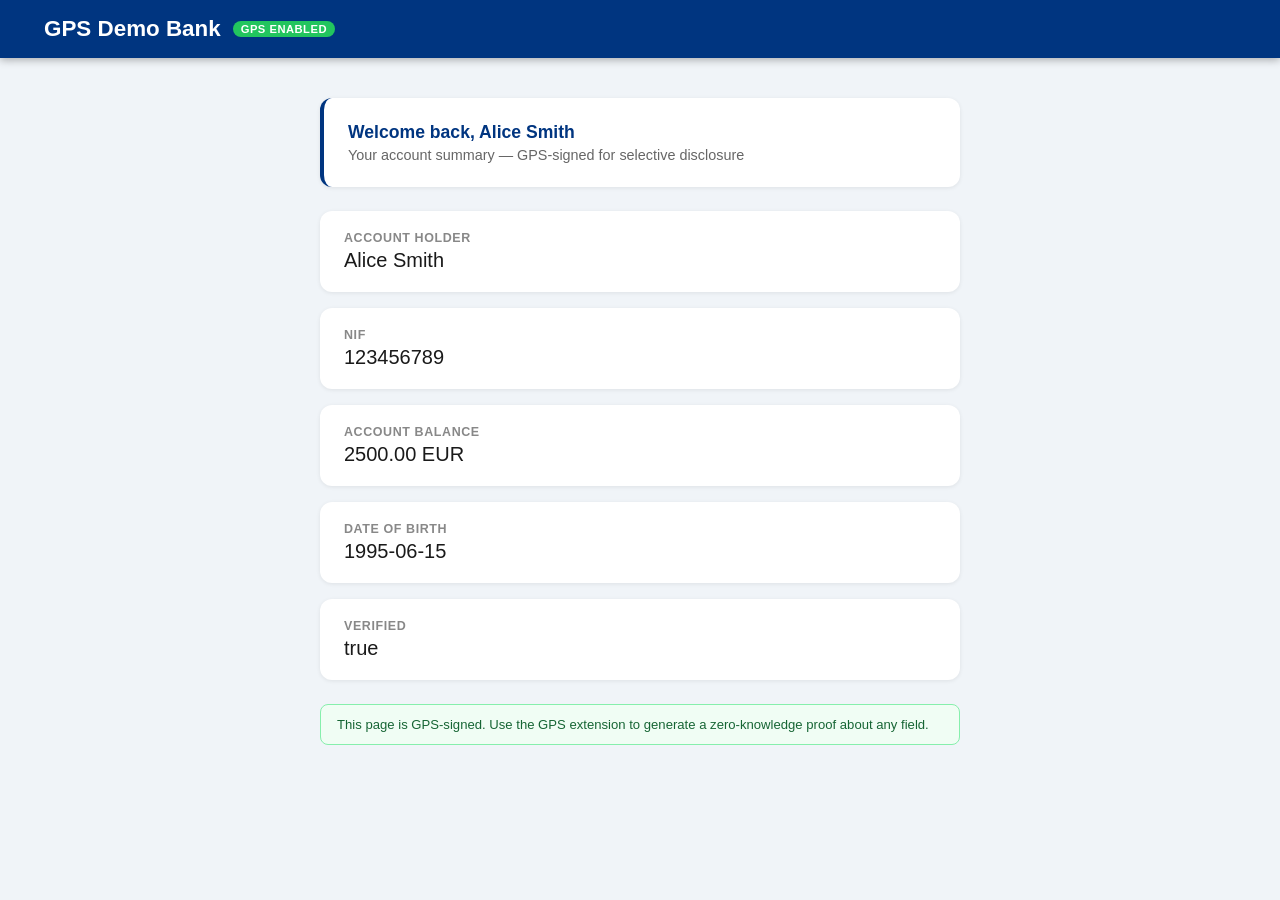
==== gps-server/html/index.html @ 6f9e5afe "GPS: RFC 9421 web proofs in a RISC Zero zkVM" ====
<!DOCTYPE html>
<html lang="en">
<head>
<meta charset="UTF-8">
<meta name="viewport" content="width=device-width, initial-scale=1.0">
<title>GPS Demo Bank — Secure Portal</title>
<style>
  * { box-sizing: border-box; margin: 0; padding: 0; }
  body {
    font-family: -apple-system, BlinkMacSystemFont, 'Segoe UI', sans-serif;
    background: #f0f4f8;
    min-height: 100vh;
    display: flex;
    flex-direction: column;
  }
  header {
    background: #003580;
    color: white;
    padding: 16px 32px;
    display: flex;
    align-items: center;
    gap: 12px;
    box-shadow: 0 2px 8px rgba(0,0,0,0.3);
  }
  header h1 { font-size: 1.4em; font-weight: 600; }
  header .badge {
    background: #22c55e;
    color: white;
    font-size: 0.7em;
    padding: 2px 8px;
    border-radius: 12px;
    font-weight: 600;
    letter-spacing: 0.5px;
  }
  main {
    max-width: 680px;
    margin: 40px auto;
    padding: 0 20px;
    width: 100%;
  }
  .welcome {
    background: white;
    border-radius: 12px;
    padding: 24px;
    margin-bottom: 24px;
    border-left: 4px solid #003580;
    box-shadow: 0 1px 4px rgba(0,0,0,0.08);
  }
  .welcome h2 { color: #003580; font-size: 1.1em; margin-bottom: 4px; }
  .welcome p  { color: #666; font-size: 0.9em; }
  .fields { display: flex; flex-direction: column; gap: 16px; }
  .field {
    background: white;
    border-radius: 12px;
    padding: 20px 24px;
    box-shadow: 0 1px 4px rgba(0,0,0,0.08);
    display: flex;
    justify-content: space-between;
    align-items: center;
  }
  .field .label {
    font-size: 0.78em;
    font-weight: 600;
    color: #888;
    text-transform: uppercase;
    letter-spacing: 0.6px;
    margin-bottom: 4px;
  }
  .field .value {
    font-size: 1.25em;
    color: #1a1a1a;
    font-weight: 500;
  }
  .field .icon {
    font-size: 1.8em;
    opacity: 0.15;
  }
  .gps-badge {
    background: #f0fdf4;
    border: 1px solid #86efac;
    border-radius: 8px;
    padding: 12px 16px;
    margin-top: 24px;
    font-size: 0.82em;
    color: #166534;
    display: flex;
    align-items: center;
    gap: 8px;
  }
</style>
</head>
<body>
<header>
  <span style="font-size:1.6em"></span>
  <h1>GPS Demo Bank</h1>
  <span class="badge">GPS ENABLED</span>
</header>
<main>
  <div class="welcome">
    <h2>Welcome back, Alice Smith</h2>
    <p>Your account summary — GPS-signed for selective disclosure</p>
  </div>
  <div class="fields">
    <div class="field">
      <div>
        <div class="label">Account Holder</div>
        <div class="value" id="name">Alice Smith</div>
      </div>
      <span class="icon"></span>
    </div>
    <div class="field">
      <div>
        <div class="label">NIF</div>
        <div class="value" id="nif">123456789</div>
      </div>
      <span class="icon"></span>
    </div>
    <div class="field">
      <div>
        <div class="label">Account Balance</div>
        <div class="value" id="balance">2500.00 EUR</div>
      </div>
      <span class="icon"></span>
    </div>
    <div class="field">
      <div>
        <div class="label">Date of Birth</div>
        <div class="value" id="birthdate">1995-06-15</div>
      </div>
      <span class="icon"></span>
    </div>
    <div class="field">
      <div>
        <div class="label">Verified</div>
        <div class="value" id="verified">true</div>
      </div>
      <span class="icon"></span>
    </div>
  </div>
  <div class="gps-badge">
 This page is GPS-signed. Use the GPS extension to generate a zero-knowledge proof about any field.
  </div>
</main>
</body>
</html>
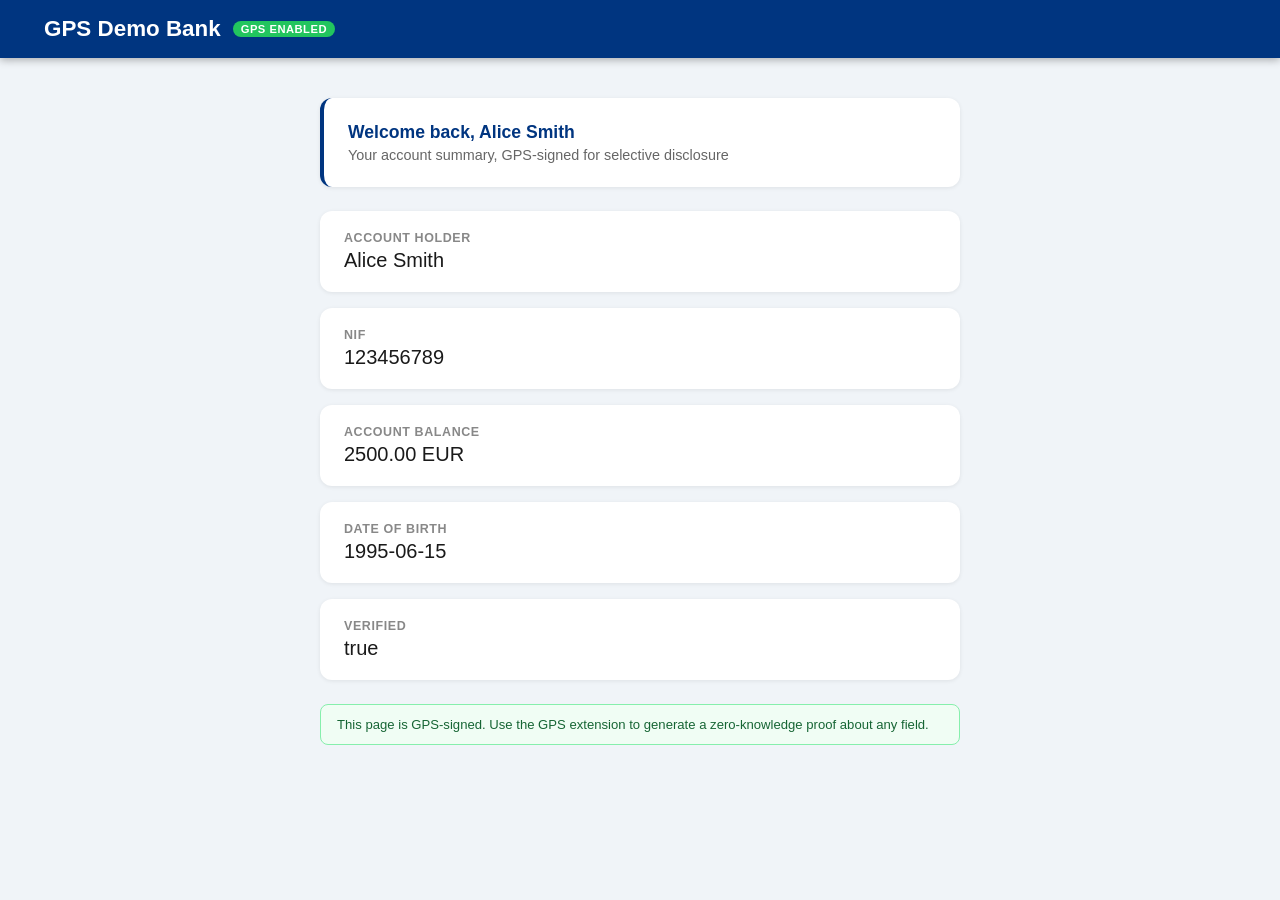
==== commit 27837111: "Final version" ====
--- a/gps-server/html/index.html
+++ b/gps-server/html/index.html
@@ -3,7 +3,7 @@
 <head>
 <meta charset="UTF-8">
 <meta name="viewport" content="width=device-width, initial-scale=1.0">
-<title>GPS Demo Bank — Secure Portal</title>
+<title>GPS Demo Bank, Secure Portal</title>
 <style>
   * { box-sizing: border-box; margin: 0; padding: 0; }
   body {
@@ -98,7 +98,7 @@
 <main>
   <div class="welcome">
     <h2>Welcome back, Alice Smith</h2>
-    <p>Your account summary — GPS-signed for selective disclosure</p>
+    <p>Your account summary, GPS-signed for selective disclosure</p>
   </div>
   <div class="fields">
     <div class="field">
